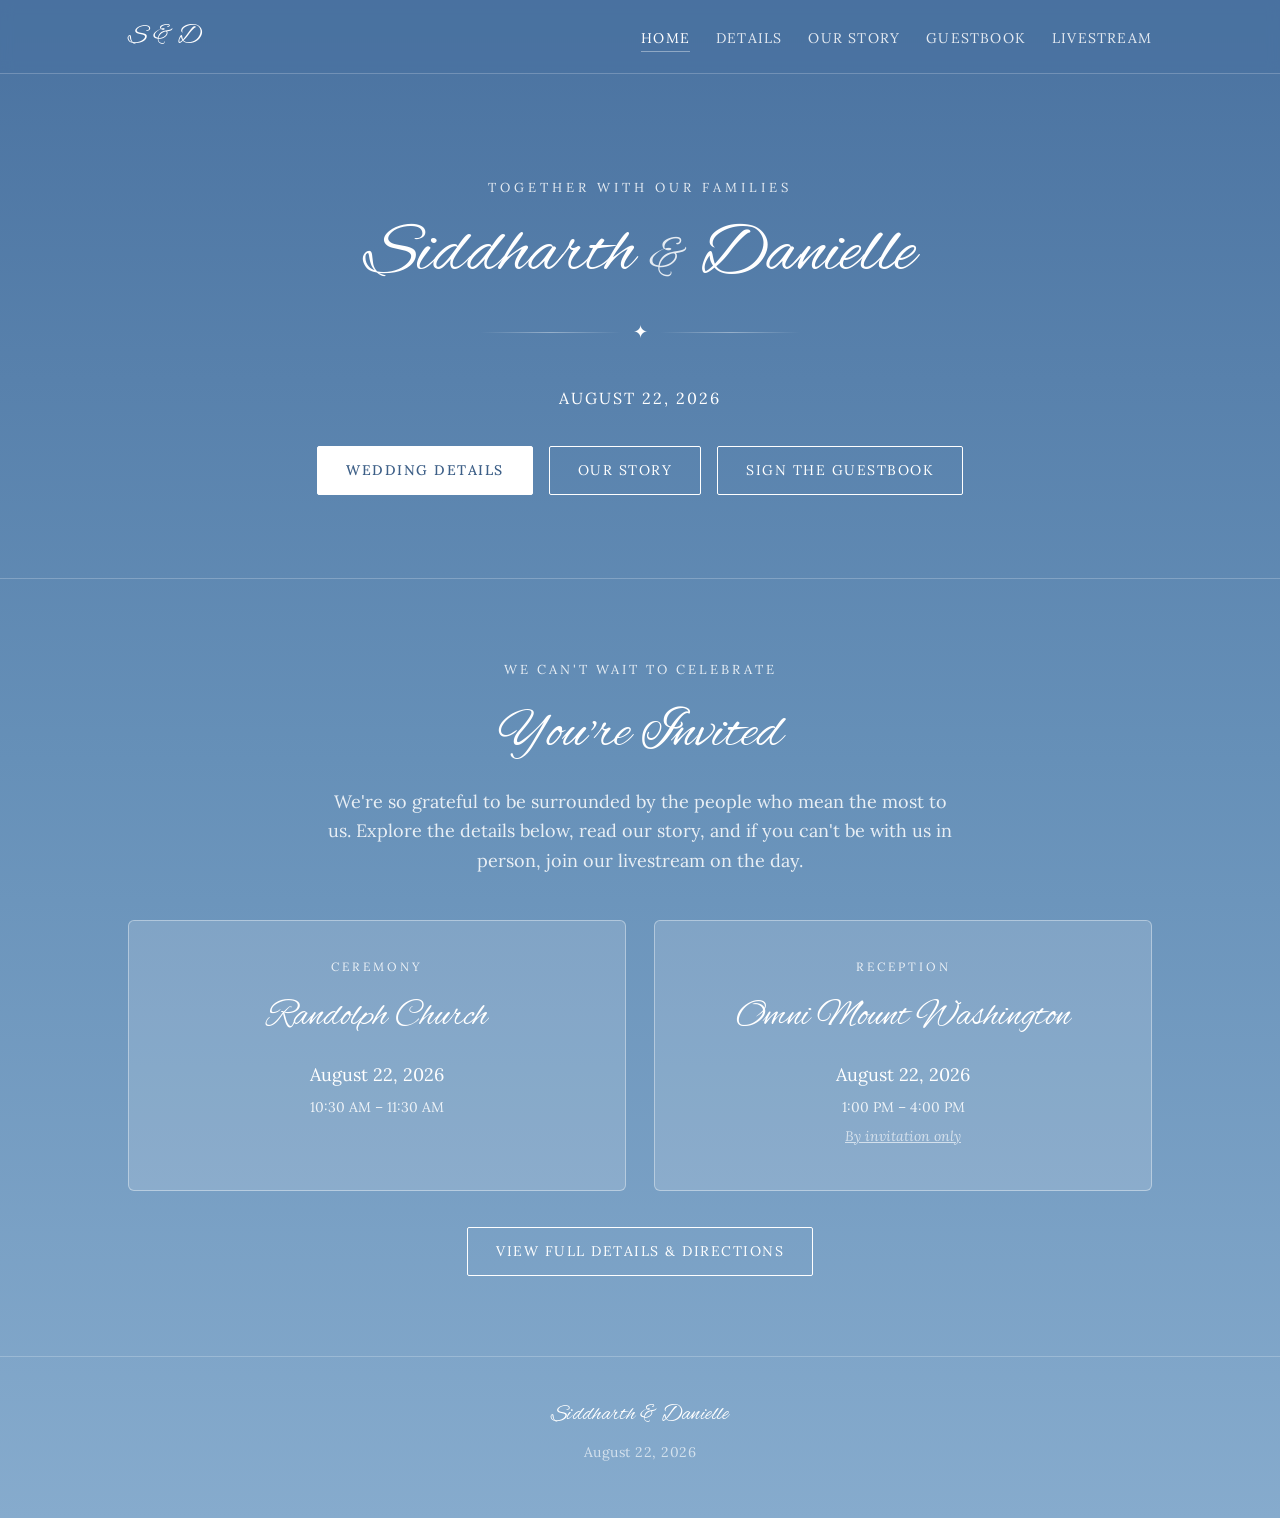
==== index.html @ 9b6166bd "Update index.html" ====
<!DOCTYPE html>
<html lang="en">
<head>
<meta charset="UTF-8">
<meta name="viewport" content="width=device-width, initial-scale=1.0">
<title>Home</title>
<link rel="stylesheet" href="assets/css/style.css?v=9">
</head>
<body>

<header class="site-header">
  <div class="nav-wrap">
    <a href="index.html" class="brand" data-couple-initials>S &amp; D</a>
    <button class="nav-toggle" aria-label="Toggle navigation">&#9776;</button>
    <ul class="nav-links">
      <li><a href="index.html">Home</a></li>
      <li><a href="details.html">Details</a></li>
      <li><a href="our-story.html">Our Story</a></li>
      <li><a href="guestbook.html">Guestbook</a></li>
      <li><a href="livestream.html">Livestream</a></li>
    </ul>
  </div>
</header>

<section class="hero">
  <div class="hero-eyebrow">Together with our families</div>
  <h1 class="hero-names" data-hero-names>Partner One <span class="hero-ampersand">&amp;</span> Partner Two</h1>
  <div class="divider"><span class="mark">&#10022;</span></div>
  <div class="hero-date" data-hero-date>August 22, 2026</div>
  <div class="hero-date" data-hashtag style="font-size:16px; letter-spacing:2px; opacity:0.7; margin-top:6px;"></div>
  <div class="hero-cta">
    <a href="details.html" class="btn btn-solid">Wedding Details</a>
    <a href="our-story.html" class="btn">Our Story</a>
    <a href="guestbook.html" class="btn">Sign the Guestbook</a>
  </div>
</section>

<section class="section">
  <div class="container">
    <div class="section-subtitle">We can't wait to celebrate</div>
    <h2 class="section-title" style="text-align:center;">You're Invited</h2>
    <p class="section-lead">
      We're so grateful to be surrounded by the people who mean the most to us.
      Explore the details below, read our story, and if you can't be with us in
      person, join our livestream on the day.
    </p>
    <div class="event-grid" style="margin-top:44px;">
      <div class="event-card fade-in">
        <div class="event-kicker">Ceremony</div>
        <h3 class="event-title" data-ceremony-venue>Venue Name</h3>
        <p class="event-detail" data-ceremony-date>Date</p>
        <p class="event-detail small" data-ceremony-time>Time</p>
      </div>
      <div class="event-card fade-in">
        <div class="event-kicker">Reception</div>
        <h3 class="event-title" data-reception-venue>Venue Name</h3>
        <p class="event-detail" data-reception-date>Date</p>
        <p class="event-detail small" data-reception-time>Time</p>
        <p class="event-detail small" data-reception-note style="opacity:0.75; margin-top:6px; font-style:italic; text-decoration:underline;"></p>
      </div>
    </div>
    <div style="text-align:center; margin-top:36px;">
      <a href="details.html" class="btn">View Full Details &amp; Directions</a>
    </div>
  </div>
</section>

<footer class="site-footer">
  <div class="container">
    <div class="brand" data-couple-brand>Partner One &amp; Partner Two</div>
    <div><span data-wedding-date-footer>August 22, 2026</span></div>
  </div>
</footer>

<script src="assets/js/site-data.js?v=6"></script>
<script src="assets/js/main.js?v=8"></script>
</body>
</html>
---- assets/css/style.css ----
/* ============================================================
   Wedding Site — Hydrangea Blue Gradient Theme
   ------------------------------------------------------------
   Soft blue gradient background (deep to light, top to bottom),
   ivory/white text, script font (Alex Brush) for names and card
   titles, clean serif (Lora) for menu, subtext, and body copy.

   Other saved themes:
   - style-theme-forest-gold.css   (original dark green / gold)
   - style-theme-plain-build.css   (flat white/black/Roboto build mode)
   Swap this file's contents with either of those (or change the
   <link> in each HTML page) to switch themes.
   ============================================================ */

@import url('https://fonts.googleapis.com/css2?family=Alex+Brush&family=Lora:ital,wght@0,400;0,500;1,400&display=swap');

:root {
  --bg-top: #4A72A0;
  --bg-mid: #6690B8;
  --bg-bottom: #86ABCD;

  --ink: #FFFFFF;
  --ink-soft: rgba(255, 255, 255, 0.85);
  --ink-faint: rgba(255, 255, 255, 0.65);

  --line: rgba(255, 255, 255, 0.38);
  --line-soft: rgba(255, 255, 255, 0.22);
  --card-bg: rgba(255, 255, 255, 0.14);

  --btn-ink: #3D5F87;

  --font-script: 'Alex Brush', cursive;
  --font-serif: 'Lora', Georgia, serif;
  --font-body: 'Lora', Georgia, serif;

  --max-width: 1080px;
}

* { box-sizing: border-box; }

html { scroll-behavior: smooth; }

html {
  min-height: 100%;
}
body {
  margin: 0;
  min-height: 100vh;
  background: linear-gradient(to bottom, var(--bg-top) 0%, var(--bg-mid) 50%, var(--bg-bottom) 100%);
  background-repeat: no-repeat;
  background-size: 100% 100%;
  color: var(--ink);
  font-family: var(--font-body);
  font-size: 18px;
  line-height: 1.65;
  -webkit-font-smoothing: antialiased;
}

img { max-width: 100%; display: block; }

a { color: var(--ink); text-decoration: none; }
a:hover { color: var(--ink-soft); }

.container {
  max-width: var(--max-width);
  margin: 0 auto;
  padding: 0 28px;
}

/* ---------- Ornamental divider ---------- */
.divider {
  display: flex;
  align-items: center;
  justify-content: center;
  gap: 12px;
  margin: 26px auto;
  color: var(--ink-faint);
  width: 100%;
  max-width: 320px;
}
.divider::before,
.divider::after {
  content: "";
  flex: 1;
  height: 1px;
  background: linear-gradient(90deg, transparent, var(--line), transparent);
}
.divider .mark { font-size: 18px; color: var(--ink); line-height: 1; }

/* ---------- Navigation ---------- */
.site-header {
  position: sticky;
  top: 0;
  z-index: 100;
  background: rgba(74, 114, 160, 0.55);
  backdrop-filter: blur(6px);
  border-bottom: 1px solid var(--line-soft);
}

.nav-wrap {
  max-width: var(--max-width);
  margin: 0 auto;
  padding: 15px 28px;
  display: flex;
  align-items: center;
  justify-content: space-between;
}

.brand {
  font-family: var(--font-script);
  font-size: 26px;
  color: var(--ink);
  letter-spacing: 0.3px;
  white-space: nowrap;
}

.nav-links {
  display: flex;
  gap: 26px;
  list-style: none;
  margin: 0;
  padding: 0;
}

.nav-links a {
  font-family: var(--font-serif);
  font-size: 14px;
  letter-spacing: 1.2px;
  text-transform: uppercase;
  color: var(--ink-soft);
  padding-bottom: 4px;
  border-bottom: 1px solid transparent;
  transition: color 0.2s ease, border-color 0.2s ease;
}

.nav-links a:hover,
.nav-links a.active {
  color: var(--ink);
  border-color: var(--line);
}

.nav-toggle {
  display: none;
  background: transparent;
  border: 1px solid var(--line);
  color: var(--ink);
  font-size: 20px;
  width: 40px;
  height: 40px;
  border-radius: 3px;
  cursor: pointer;
}

@media (max-width: 780px) {
  .nav-toggle { display: block; }
  .nav-links {
    position: absolute;
    top: 100%;
    left: 0;
    right: 0;
    flex-direction: column;
    background: var(--bg-top);
    padding: 18px 28px 24px;
    gap: 16px;
    border-bottom: 1px solid var(--line-soft);
    display: none;
  }
  .nav-links.open { display: flex; }
}

/* ---------- Hero ---------- */
.hero {
  min-height: 56vh;
  display: flex;
  flex-direction: column;
  align-items: center;
  justify-content: center;
  text-align: center;
  padding: 60px 24px 40px;
  position: relative;
}

.hero-eyebrow {
  font-family: var(--font-serif);
  text-transform: uppercase;
  letter-spacing: 4px;
  font-size: 13px;
  color: var(--ink-soft);
  margin-bottom: 16px;
}

.hero-names {
  font-family: var(--font-script);
  font-weight: 400;
  font-size: clamp(44px, 8vw, 72px);
  line-height: 1.15;
  color: var(--ink);
  margin: 0 4px;
  white-space: nowrap;
}

.hero-ampersand {
  font-size: 0.7em;
  color: var(--ink-soft);
}

.hero-date {
  font-family: var(--font-serif);
  text-transform: uppercase;
  font-size: clamp(14px, 2vw, 16px);
  letter-spacing: 2px;
  color: var(--ink);
  margin-top: 18px;
}

.hero-cta {
  margin-top: 34px;
  display: flex;
  gap: 16px;
  flex-wrap: wrap;
  justify-content: center;
}

/* ---------- Buttons ---------- */
.btn {
  display: inline-block;
  font-family: var(--font-serif);
  font-size: 14px;
  letter-spacing: 1.5px;
  text-transform: uppercase;
  padding: 12px 28px;
  border: 1px solid var(--ink);
  border-radius: 2px;
  color: var(--ink);
  background: transparent;
  cursor: pointer;
  transition: all 0.2s ease;
}
.btn:hover {
  background: var(--ink);
  color: var(--btn-ink);
}
.btn-solid {
  background: var(--ink);
  color: var(--btn-ink);
  font-weight: 500;
}
.btn-solid:hover {
  background: rgba(255, 255, 255, 0.85);
  color: var(--btn-ink);
}

/* ---------- Sections ---------- */
.section {
  padding: 80px 0;
  border-top: 1px solid var(--line-soft);
}
.section:first-of-type { border-top: none; }

.section-title {
  font-family: var(--font-script);
  font-weight: 400;
  font-size: clamp(40px, 6vw, 56px);
  color: var(--ink);
  text-align: center;
  margin: 0 0 6px;
}

.section-subtitle {
  text-align: center;
  font-family: var(--font-serif);
  text-transform: uppercase;
  letter-spacing: 3px;
  font-size: 13px;
  color: var(--ink-soft);
  margin-bottom: 8px;
}

.section-lead {
  text-align: center;
  max-width: 640px;
  margin: 0 auto 36px;
  color: var(--ink-soft);
  font-size: 18px;
}

/* ---------- Cards (Ceremony / Reception) ---------- */
.event-grid {
  display: grid;
  grid-template-columns: repeat(2, 1fr);
  gap: 28px;
  margin-top: 44px;
}
@media (max-width: 760px) {
  .event-grid { grid-template-columns: 1fr; }
}

.event-card {
  background: var(--card-bg);
  border: 1px solid var(--line);
  border-radius: 6px;
  padding: 36px 30px;
  text-align: center;
  position: relative;
}
.event-kicker {
  font-family: var(--font-serif);
  text-transform: uppercase;
  letter-spacing: 3px;
  font-size: 12px;
  color: var(--ink-soft);
  margin-bottom: 10px;
}
.event-title {
  font-family: var(--font-script);
  font-weight: 400;
  font-size: 36px;
  color: var(--ink);
  margin: 0 0 14px;
}
.event-detail {
  font-family: var(--font-serif);
  font-size: 18px;
  color: var(--ink);
  margin: 6px 0;
}
.event-detail.small {
  font-size: 14px;
  color: var(--ink-soft);
}
.event-map-link {
  display: inline-flex;
  align-items: center;
  gap: 6px;
  margin-top: 16px;
  font-family: var(--font-serif);
  letter-spacing: 1px;
  text-transform: uppercase;
  font-size: 13px;
  color: var(--ink);
  border-bottom: 1px solid var(--line);
  padding-bottom: 2px;
}

/* ---------- Story timeline ---------- */
.timeline {
  max-width: 760px;
  margin: 46px auto 0;
  position: relative;
  padding-left: 32px;
  border-left: 1px solid var(--line);
}
.timeline-item {
  position: relative;
  padding-bottom: 42px;
}
.timeline-item:last-child { padding-bottom: 0; }
.timeline-item::before {
  content: "";
  position: absolute;
  left: -37px;
  top: 8px;
  width: 10px;
  height: 10px;
  background: var(--ink);
  border-radius: 50%;
}
.timeline-date {
  font-family: var(--font-serif);
  text-transform: uppercase;
  letter-spacing: 2px;
  font-size: 13px;
  color: var(--ink-soft);
  margin-bottom: 6px;
}
.timeline-heading {
  font-family: var(--font-script);
  font-weight: 400;
  font-size: 30px;
  color: var(--ink);
  margin: 0 0 8px;
}
.timeline-text { color: var(--ink-soft); font-size: 17px; white-space: pre-line; }

/* ---------- Photo gallery ---------- */
/* True masonry via CSS columns: each photo keeps its own natural aspect
   ratio (no cropping, no JS sizing), and items stack top-to-bottom within
   a column — this can never overlap, unlike a JS-driven CSS Grid span. */
.gallery-grid {
  column-count: 3;
  column-gap: 14px;
  margin-top: 36px;
}
@media (max-width: 760px) {
  .gallery-grid { column-count: 2; column-gap: 10px; }
}
.gallery-item {
  display: block;
  width: 100%;
  break-inside: avoid;
  -webkit-column-break-inside: avoid;
  margin: 0 0 14px;
  overflow: hidden;
  border-radius: 4px;
  border: 1px solid var(--line);
  cursor: pointer;
  background: var(--card-bg);
  position: relative;
  transition: transform 0.3s ease, box-shadow 0.3s ease, border-color 0.3s ease;
}

.gallery-item img {
  display: block;
  width: 100%;
  height: auto;
  transition: transform 0.45s ease;
}
.gallery-item:hover {
  transform: translateY(-4px);
  box-shadow: 0 14px 26px rgba(0, 0, 0, 0.25);
  border-color: var(--ink-soft);
}
.gallery-item:hover img { transform: scale(1.08); }
.gallery-placeholder {
  width: 100%;
  height: 100%;
  display: flex;
  align-items: center;
  justify-content: center;
  color: var(--ink-faint);
  font-family: var(--font-serif);
  font-size: 13px;
  text-align: center;
  padding: 16px;
}

.lightbox {
  position: fixed;
  inset: 0;
  background: rgba(30, 50, 75, 0.94);
  display: none;
  align-items: center;
  justify-content: center;
  z-index: 200;
  padding: 40px;
}
.lightbox.open { display: flex; }
.lightbox img {
  max-width: 90vw;
  max-height: 85vh;
  border: 1px solid var(--line);
  border-radius: 4px;
}
.lightbox-close {
  position: absolute;
  top: 22px;
  right: 30px;
  color: var(--ink);
  font-size: 32px;
  cursor: pointer;
  background: none;
  border: none;
}

/* ---------- Guestbook ---------- */
.guest-form {
  max-width: 560px;
  margin: 0 auto;
  display: flex;
  flex-direction: column;
  gap: 18px;
}
.field label {
  display: block;
  font-family: var(--font-serif);
  text-transform: uppercase;
  letter-spacing: 1.5px;
  font-size: 12px;
  color: var(--ink-soft);
  margin-bottom: 8px;
}
.field input,
.field textarea {
  width: 100%;
  box-sizing: border-box;
  background: rgba(255, 255, 255, 0.12);
  border: 1px solid var(--line);
  border-radius: 3px;
  padding: 12px 14px;
  color: var(--ink);
  font-family: var(--font-body);
  font-size: 16px;
}
.field input {
  height: 48px;
}
.field textarea {
  height: 384px;   /* 8x the name input's height (48px), per request */
  min-height: 384px;
  max-height: 384px;
  overflow-y: auto;
  resize: none;
}
.field input::placeholder,
.field textarea::placeholder { color: var(--ink-faint); }
.field input:focus,
.field textarea:focus {
  outline: none;
  border-color: var(--ink);
}
.form-status {
  text-align: center;
  font-family: var(--font-serif);
  color: var(--ink);
  min-height: 24px;
}

.guest-wall {
  max-width: 760px;
  margin: 56px auto 0;
  display: grid;
  gap: 18px;
}
.guest-note {
  background: var(--card-bg);
  border: 1px solid var(--line);
  border-left: 3px solid var(--ink);
  border-radius: 4px;
  padding: 20px 24px;
}
.guest-note-name {
  font-family: var(--font-script);
  font-size: 24px;
  color: var(--ink);
  margin-bottom: 4px;
}
.guest-note-date {
  font-size: 12px;
  color: var(--ink-faint);
  margin-bottom: 8px;
  font-family: var(--font-serif);
}
.guest-note-message {
  color: var(--ink);
  font-size: 17px;
  font-style: italic;
}
.wall-empty {
  text-align: center;
  color: var(--ink-faint);
  font-family: var(--font-serif);
  padding: 20px 0;
}

/* ---------- Livestream ---------- */
.countdown {
  display: flex;
  justify-content: center;
  gap: 24px;
  margin: 36px 0 10px;
  flex-wrap: wrap;
}
.countdown-unit { text-align: center; min-width: 78px; }
.countdown-number {
  font-family: var(--font-serif);
  font-weight: 500;
  font-size: 44px;
  color: var(--ink);
  line-height: 1;
}
.countdown-label {
  font-family: var(--font-serif);
  text-transform: uppercase;
  letter-spacing: 1.5px;
  font-size: 12px;
  color: var(--ink-soft);
  margin-top: 8px;
}

.video-frame {
  max-width: 860px;
  margin: 44px auto 0;
  border: 1px solid var(--line);
  border-radius: 6px;
  overflow: hidden;
  background: rgba(255, 255, 255, 0.08);
  aspect-ratio: 16 / 9;
  position: relative;
}
.video-frame iframe {
  width: 100%;
  height: 100%;
  border: 0;
}
.video-frame .video-placeholder {
  position: absolute;
  inset: 0;
  display: flex;
  align-items: center;
  justify-content: center;
  text-align: center;
  color: var(--ink-soft);
  font-family: var(--font-serif);
  padding: 30px;
}
.video-frame .fullscreen-btn {
  position: absolute;
  top: 10px;
  right: 10px;
  width: 38px;
  height: 38px;
  display: flex;
  align-items: center;
  justify-content: center;
  background: rgba(0, 0, 0, 0.45);
  border: 1px solid rgba(255, 255, 255, 0.5);
  border-radius: 4px;
  color: #fff;
  cursor: pointer;
  z-index: 2;
  transition: background 0.2s ease;
}
.video-frame .fullscreen-btn:hover { background: rgba(0, 0, 0, 0.65); }
.video-frame .fullscreen-btn svg { width: 18px; height: 18px; display: block; }
/* In fullscreen, keep the true 16:9 shape and center it in the screen
   (letterboxed on whichever side is wider) instead of stretching to
   fill the raw viewport — this keeps the embedded video centered even
   if the third-party embed itself doesn't fill its container. */
.video-frame:fullscreen {
  max-width: none;
  width: auto;
  height: 100vh;
  aspect-ratio: 16 / 9;
  margin: 0 auto;
  display: flex;
  align-items: center;
  justify-content: center;
  background: #000;
}
.video-frame:-webkit-full-screen {
  max-width: none;
  width: auto;
  height: 100vh;
  aspect-ratio: 16 / 9;
  margin: 0 auto;
  background: #000;
}
@media (max-aspect-ratio: 16/9) {
  .video-frame:fullscreen,
  .video-frame:-webkit-full-screen {
    height: auto;
    width: 100vw;
  }
}

/* ---------- Footer ---------- */
.site-footer {
  border-top: 1px solid var(--line-soft);
  padding: 40px 0 54px;
  text-align: center;
  color: var(--ink-faint);
  font-family: var(--font-serif);
  font-size: 14px;
  letter-spacing: 0.5px;
}
.site-footer .brand {
  font-size: 22px;
  margin-bottom: 8px;
  display: inline-block;
}

/* ---------- Utility ---------- */
.fade-in {
  opacity: 0;
  transform: translateY(14px);
  transition: opacity 0.7s ease, transform 0.7s ease;
}
.fade-in.visible {
  opacity: 1;
  transform: translateY(0);
}

.note-box {
  max-width: 640px;
  margin: 28px auto 0;
  background: rgba(255, 255, 255, 0.1);
  border: 1px dashed var(--line);
  border-radius: 4px;
  padding: 16px 20px;
  font-size: 14px;
  color: var(--ink-soft);
  text-align: center;
}
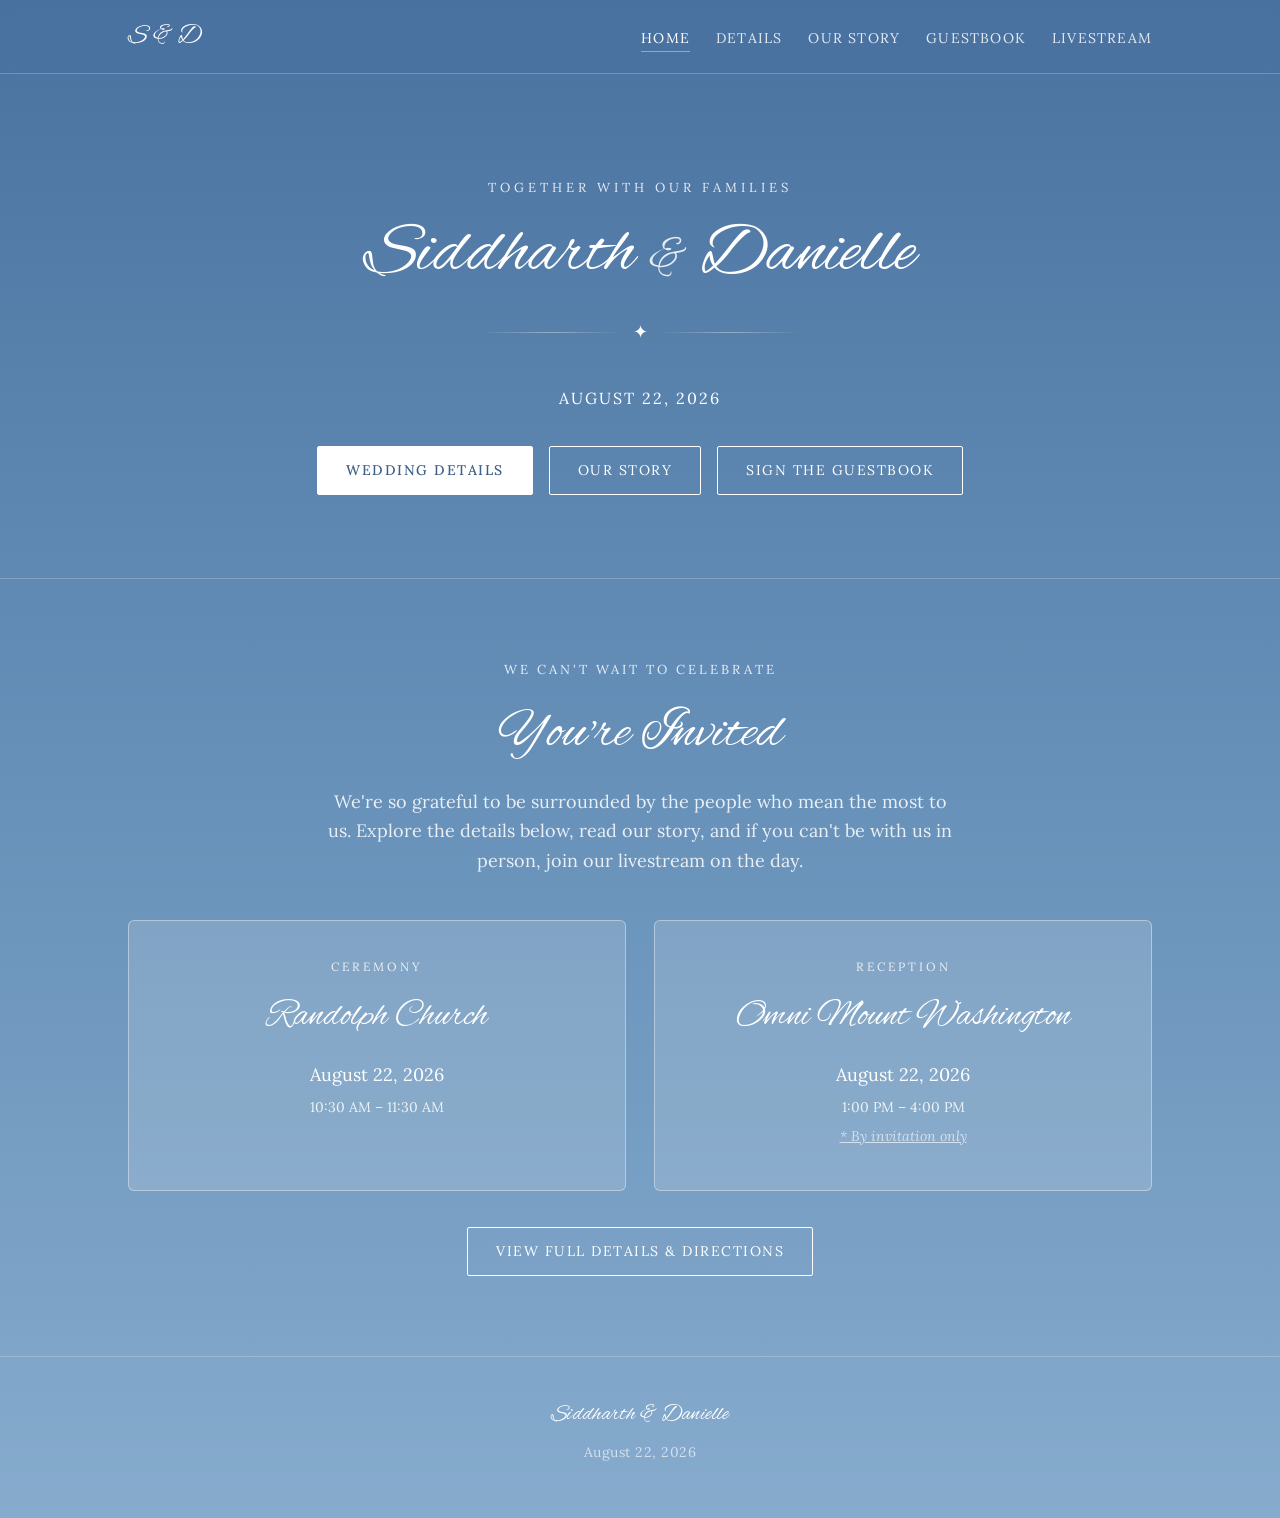
==== commit d171cddd: "Update index.html" ====
--- a/index.html
+++ b/index.html
@@ -4,7 +4,7 @@
 <meta charset="UTF-8">
 <meta name="viewport" content="width=device-width, initial-scale=1.0">
 <title>Home</title>
-<link rel="stylesheet" href="assets/css/style.css?v=9">
+<link rel="stylesheet" href="assets/css/style.css?v=10">
 </head>
 <body>
 
--- a/assets/css/style.css
+++ b/assets/css/style.css
@@ -622,22 +622,11 @@
 }
 .video-frame .fullscreen-btn:hover { background: rgba(0, 0, 0, 0.65); }
 .video-frame .fullscreen-btn svg { width: 18px; height: 18px; display: block; }
-/* In fullscreen, keep the true 16:9 shape and center it in the screen
-   (letterboxed on whichever side is wider) instead of stretching to
-   fill the raw viewport — this keeps the embedded video centered even
-   if the third-party embed itself doesn't fill its container. */
-.video-frame:fullscreen {
-  max-width: none;
-  width: auto;
-  height: 100vh;
-  aspect-ratio: 16 / 9;
-  margin: 0 auto;
-  display: flex;
-  align-items: center;
-  justify-content: center;
-  background: #000;
-}
-.video-frame:-webkit-full-screen {
+/* In fullscreen, the iframe itself (not the wrapping div) is the
+   fullscreen element — this lets the embed's own page see a genuine
+   viewport resize instead of us reloading it (which would restart
+   playback). Keep it letterboxed to the true 16:9 shape and centered. */
+.video-frame iframe:fullscreen {
   max-width: none;
   width: auto;
   height: 100vh;
@@ -645,9 +634,17 @@
   margin: 0 auto;
   background: #000;
 }
+.video-frame iframe:-webkit-full-screen {
+  max-width: none;
+  width: auto;
+  height: 100vh;
+  aspect-ratio: 16 / 9;
+  margin: 0 auto;
+  background: #000;
+}
 @media (max-aspect-ratio: 16/9) {
-  .video-frame:fullscreen,
-  .video-frame:-webkit-full-screen {
+  .video-frame iframe:fullscreen,
+  .video-frame iframe:-webkit-full-screen {
     height: auto;
     width: 100vw;
   }
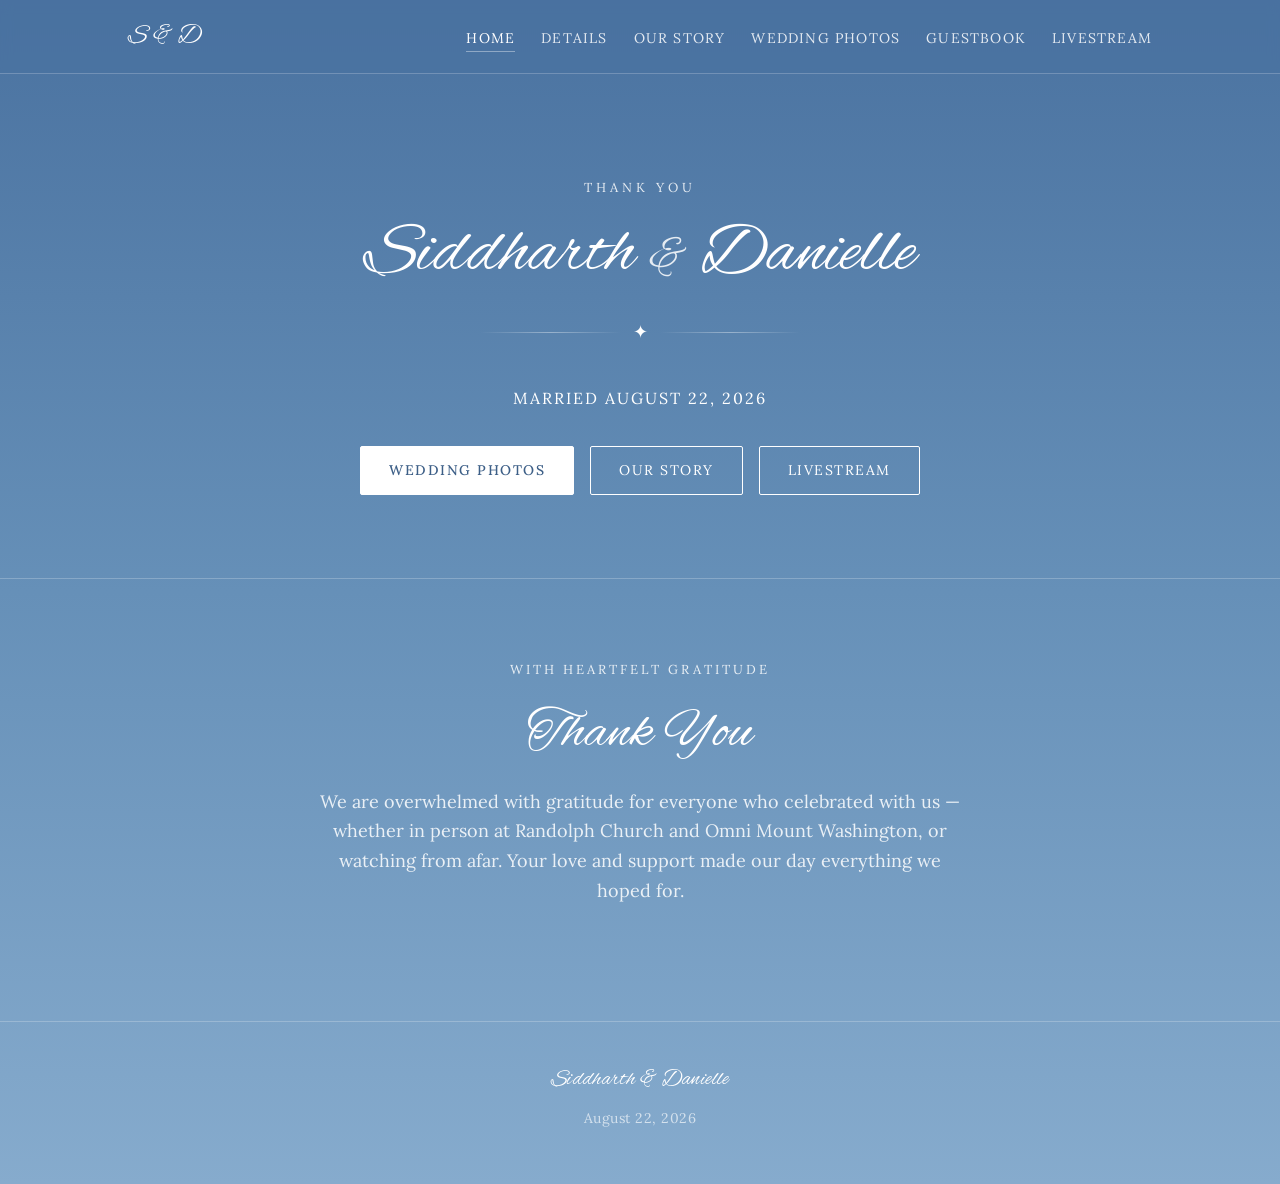
==== commit f5424c0a: "Update index.html" ====
--- a/index.html
+++ b/index.html
@@ -4,7 +4,7 @@
 <meta charset="UTF-8">
 <meta name="viewport" content="width=device-width, initial-scale=1.0">
 <title>Home</title>
-<link rel="stylesheet" href="assets/css/style.css?v=10">
+<link rel="stylesheet" href="assets/css/style.css?v=14">
 </head>
 <body>
 
@@ -16,6 +16,7 @@
       <li><a href="index.html">Home</a></li>
       <li><a href="details.html">Details</a></li>
       <li><a href="our-story.html">Our Story</a></li>
+      <li><a href="wedding-photos.html">Wedding Photos</a></li>
       <li><a href="guestbook.html">Guestbook</a></li>
       <li><a href="livestream.html">Livestream</a></li>
     </ul>
@@ -23,45 +24,27 @@
 </header>
 
 <section class="hero">
-  <div class="hero-eyebrow">Together with our families</div>
+  <div class="hero-eyebrow">Thank You</div>
   <h1 class="hero-names" data-hero-names>Partner One <span class="hero-ampersand">&amp;</span> Partner Two</h1>
   <div class="divider"><span class="mark">&#10022;</span></div>
-  <div class="hero-date" data-hero-date>August 22, 2026</div>
+  <div class="hero-date">Married <span data-hero-date>August 22, 2026</span></div>
   <div class="hero-date" data-hashtag style="font-size:16px; letter-spacing:2px; opacity:0.7; margin-top:6px;"></div>
   <div class="hero-cta">
-    <a href="details.html" class="btn btn-solid">Wedding Details</a>
+    <a href="wedding-photos.html" class="btn btn-solid">Wedding Photos</a>
     <a href="our-story.html" class="btn">Our Story</a>
-    <a href="guestbook.html" class="btn">Sign the Guestbook</a>
+    <a href="livestream.html" class="btn">Livestream</a>
   </div>
 </section>
 
 <section class="section">
   <div class="container">
-    <div class="section-subtitle">We can't wait to celebrate</div>
-    <h2 class="section-title" style="text-align:center;">You're Invited</h2>
+    <div class="section-subtitle">With Heartfelt Gratitude</div>
+    <h2 class="section-title" style="text-align:center;">Thank You</h2>
     <p class="section-lead">
-      We're so grateful to be surrounded by the people who mean the most to us.
-      Explore the details below, read our story, and if you can't be with us in
-      person, join our livestream on the day.
+      We are overwhelmed with gratitude for everyone who celebrated with us &mdash;
+      whether in person at Randolph Church and Omni Mount Washington, or watching
+      from afar. Your love and support made our day everything we hoped for.
     </p>
-    <div class="event-grid" style="margin-top:44px;">
-      <div class="event-card fade-in">
-        <div class="event-kicker">Ceremony</div>
-        <h3 class="event-title" data-ceremony-venue>Venue Name</h3>
-        <p class="event-detail" data-ceremony-date>Date</p>
-        <p class="event-detail small" data-ceremony-time>Time</p>
-      </div>
-      <div class="event-card fade-in">
-        <div class="event-kicker">Reception</div>
-        <h3 class="event-title" data-reception-venue>Venue Name</h3>
-        <p class="event-detail" data-reception-date>Date</p>
-        <p class="event-detail small" data-reception-time>Time</p>
-        <p class="event-detail small" data-reception-note style="opacity:0.75; margin-top:6px; font-style:italic; text-decoration:underline;"></p>
-      </div>
-    </div>
-    <div style="text-align:center; margin-top:36px;">
-      <a href="details.html" class="btn">View Full Details &amp; Directions</a>
-    </div>
   </div>
 </section>
 
@@ -72,7 +55,7 @@
   </div>
 </footer>
 
-<script src="assets/js/site-data.js?v=6"></script>
-<script src="assets/js/main.js?v=8"></script>
+<script src="assets/js/site-data.js?v=7"></script>
+<script src="assets/js/main.js?v=9"></script>
 </body>
 </html>
--- a/assets/css/style.css
+++ b/assets/css/style.css
@@ -587,6 +587,63 @@
   aspect-ratio: 16 / 9;
   position: relative;
 }
+
+/* ---------- Livestream page: video + form on the left, running
+   guestbook messages as a tall sidebar on the right ---------- */
+.livestream-container {
+  max-width: 1280px;
+}
+.livestream-layout {
+  display: grid;
+  grid-template-columns: minmax(0, 1fr) 300px;
+  align-items: start;
+  gap: 28px;
+  margin-top: 36px;
+  text-align: left;
+}
+.livestream-video-col {
+  grid-column: 1;
+  min-width: 0;
+}
+.livestream-video-col .video-frame {
+  max-width: none;
+  width: 100%;
+  margin: 0;
+}
+.livestream-form-block {
+  margin-top: 40px;
+}
+.livestream-form-block .guest-form { margin-top: 16px; }
+.livestream-form-block .field textarea {
+  height: 192px;
+  min-height: 192px;
+  max-height: 192px;
+}
+.livestream-chat-col {
+  grid-column: 2;
+}
+.livestream-guest-wall {
+  max-height: 640px;
+  overflow-y: auto;
+  padding-right: 4px;
+  margin: 0;
+}
+.livestream-guest-wall .guest-note { padding: 14px 16px; }
+.livestream-guest-wall .guest-note-name { font-size: 17px; margin-bottom: 2px; }
+.livestream-guest-wall .guest-note-date { font-size: 11px; margin-bottom: 5px; }
+.livestream-guest-wall .guest-note-message { font-size: 13px; }
+@media (max-width: 900px) {
+  .livestream-layout {
+    grid-template-columns: 1fr;
+  }
+  .livestream-chat-col {
+    grid-column: 1;
+  }
+  .livestream-guest-wall {
+    max-height: none;
+    overflow-y: visible;
+  }
+}
 .video-frame iframe {
   width: 100%;
   height: 100%;
@@ -602,52 +659,6 @@
   color: var(--ink-soft);
   font-family: var(--font-serif);
   padding: 30px;
-}
-.video-frame .fullscreen-btn {
-  position: absolute;
-  top: 10px;
-  right: 10px;
-  width: 38px;
-  height: 38px;
-  display: flex;
-  align-items: center;
-  justify-content: center;
-  background: rgba(0, 0, 0, 0.45);
-  border: 1px solid rgba(255, 255, 255, 0.5);
-  border-radius: 4px;
-  color: #fff;
-  cursor: pointer;
-  z-index: 2;
-  transition: background 0.2s ease;
-}
-.video-frame .fullscreen-btn:hover { background: rgba(0, 0, 0, 0.65); }
-.video-frame .fullscreen-btn svg { width: 18px; height: 18px; display: block; }
-/* In fullscreen, the iframe itself (not the wrapping div) is the
-   fullscreen element — this lets the embed's own page see a genuine
-   viewport resize instead of us reloading it (which would restart
-   playback). Keep it letterboxed to the true 16:9 shape and centered. */
-.video-frame iframe:fullscreen {
-  max-width: none;
-  width: auto;
-  height: 100vh;
-  aspect-ratio: 16 / 9;
-  margin: 0 auto;
-  background: #000;
-}
-.video-frame iframe:-webkit-full-screen {
-  max-width: none;
-  width: auto;
-  height: 100vh;
-  aspect-ratio: 16 / 9;
-  margin: 0 auto;
-  background: #000;
-}
-@media (max-aspect-ratio: 16/9) {
-  .video-frame iframe:fullscreen,
-  .video-frame iframe:-webkit-full-screen {
-    height: auto;
-    width: 100vw;
-  }
 }
 
 /* ---------- Footer ---------- */
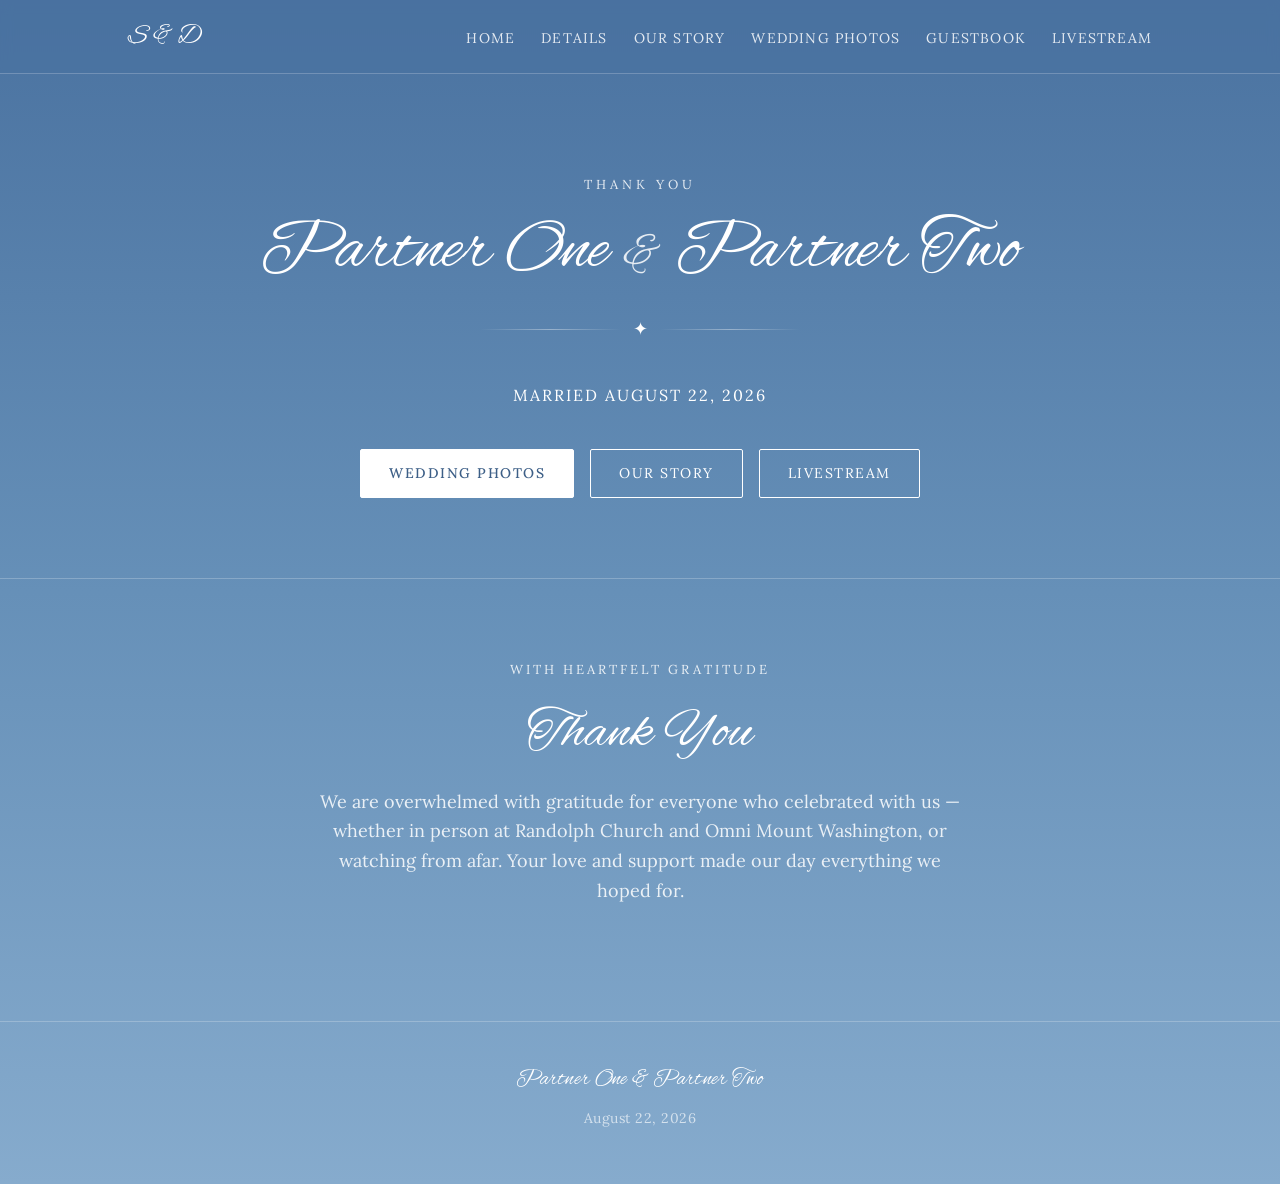
==== commit 3adc9018: "Update index.html" ====
--- a/index.html
+++ b/index.html
@@ -55,7 +55,7 @@
   </div>
 </footer>
 
-<script src="assets/js/site-data.js?v=7"></script>
+<script src="assets/js/site-data.js?v=8"></script>
 <script src="assets/js/main.js?v=9"></script>
 </body>
 </html>
